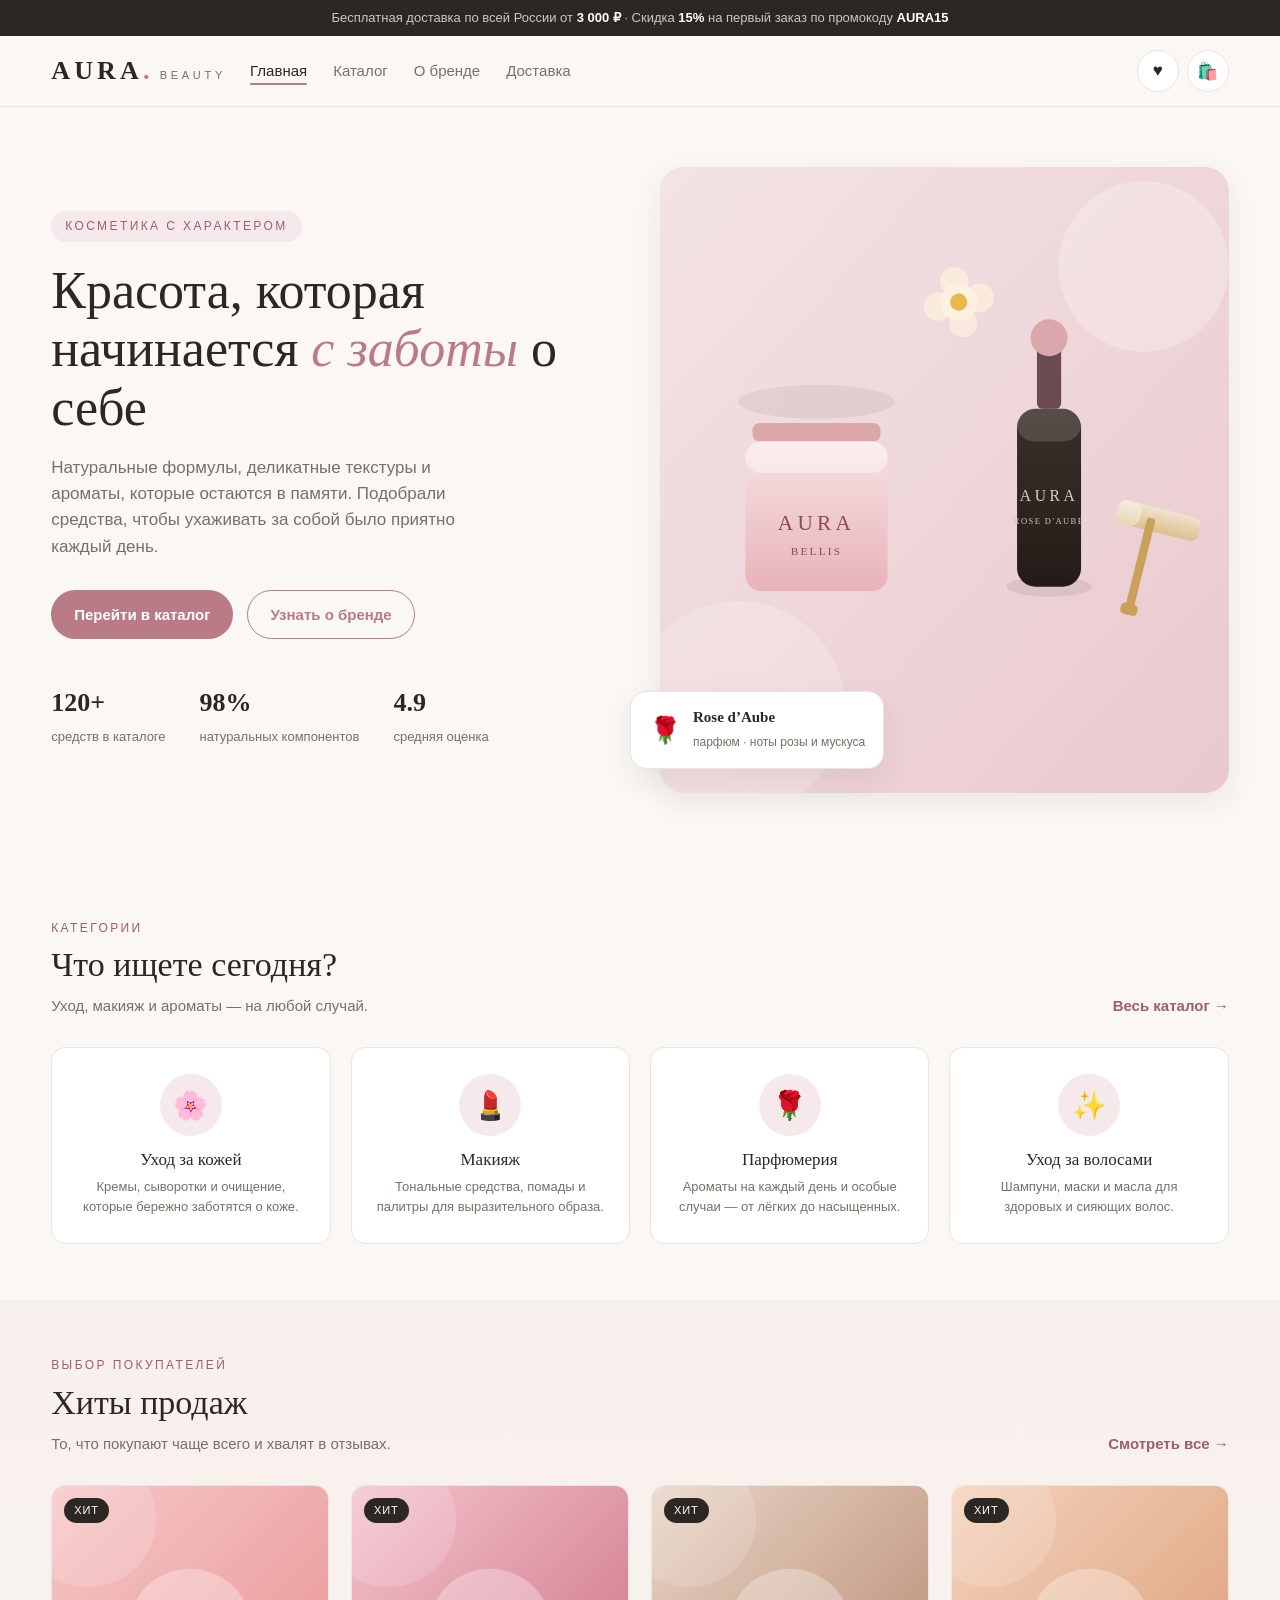
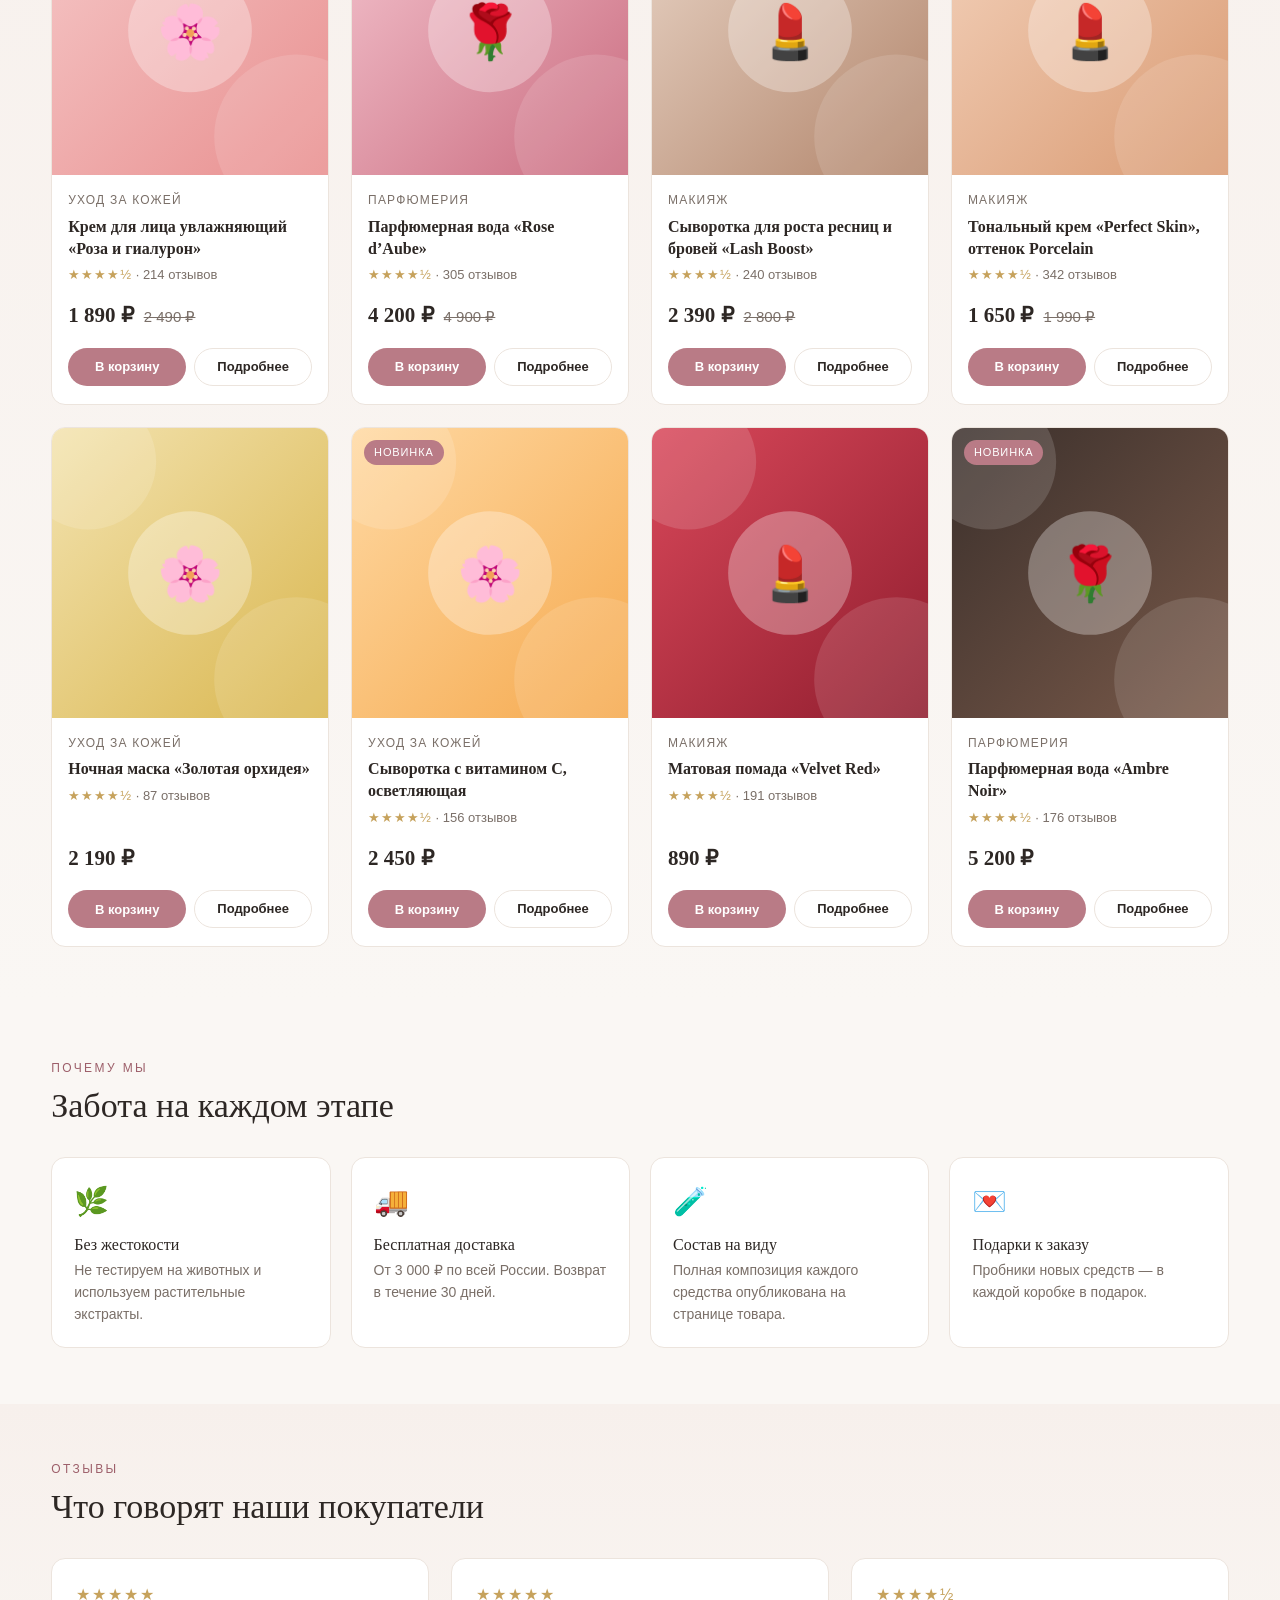
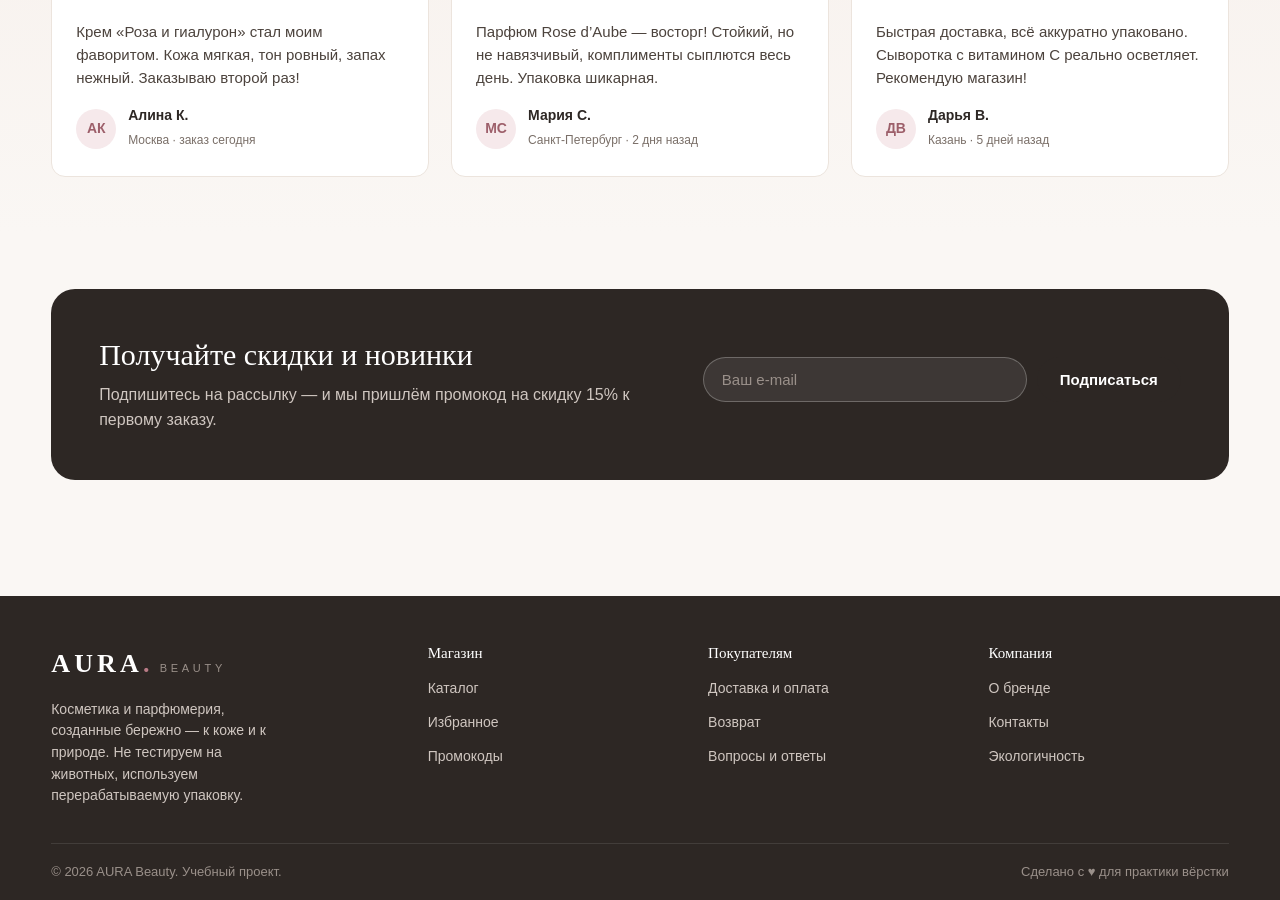
==== index.html @ ef10fb2a "Add files via upload" ====
<!DOCTYPE html>
<html lang="ru">
<head>
  <meta charset="UTF-8">
  <meta name="viewport" content="width=device-width, initial-scale=1.0">
  <title>AURA Beauty — косметика и парфюмерия</title>
  <meta name="description" content="Интернет-витрина бренда AURA Beauty: уход за кожей, макияж, парфюмерия и уход за волосами.">
  <link rel="stylesheet" href="css/style.css">
</head>
<body data-page="index.html">

  <header id="siteHeader"></header>

  <main>
    <!-- Герой -->
    <section class="hero container">
      <div class="hero__content">
        <span class="hero__kicker">Косметика с характером</span>
        <h1>Красота, которая начинается <em>с заботы</em> о себе</h1>
        <p class="lead">Натуральные формулы, деликатные текстуры и ароматы, которые остаются в памяти. Подобрали средства, чтобы ухаживать за собой было приятно каждый день.</p>
        <div class="hero__cta">
          <a class="btn" href="catalog.html">Перейти в каталог</a>
          <a class="btn btn--outline" href="about.html">Узнать о бренде</a>
        </div>
        <div class="hero__stats">
          <div class="hero__stat"><b>120+</b><span>средств в каталоге</span></div>
          <div class="hero__stat"><b>98%</b><span>натуральных компонентов</span></div>
          <div class="hero__stat"><b>4.9</b><span>средняя оценка</span></div>
        </div>
      </div>
      <div class="hero__visual reveal">
        <img src="js/assets/hero.svg" alt="Набор косметики AURA Beauty">
        <div class="hero__card-float">
          <span style="font-size:26px">🌹</span>
          <div>
            <b>Rose d’Aube</b>
            <span>парфюм · ноты розы и мускуса</span>
          </div>
        </div>
      </div>
    </section>

    <!-- Категории -->
    <section class="section">
      <div class="container">
        <div class="section-head">
          <div>
            <span class="kicker">Категории</span>
            <h2>Что ищете сегодня?</h2>
            <p class="sub">Уход, макияж и ароматы — на любой случай.</p>
          </div>
          <a class="link-more" href="catalog.html">Весь каталог →</a>
        </div>
        <div class="cats" id="homeCats"><!-- заполняется скриптом --></div>
      </div>
    </section>

    <!-- Хиты -->
    <section class="section section--tinted">
      <div class="container">
        <div class="section-head">
          <div>
            <span class="kicker">Выбор покупателей</span>
            <h2>Хиты продаж</h2>
            <p class="sub">То, что покупают чаще всего и хвалят в отзывах.</p>
          </div>
          <a class="link-more" href="catalog.html">Смотреть все →</a>
        </div>
        <div class="catalog-grid" id="homeHits"><!-- заполняется скриптом --></div>
      </div>
    </section>

    <!-- Преимущества -->
    <section class="section">
      <div class="container">
        <div class="section-head">
          <div>
            <span class="kicker">Почему мы</span>
            <h2>Забота на каждом этапе</h2>
          </div>
        </div>
        <div class="features">
          <div class="feature reveal"><div class="feature__icon">🌿</div><h3>Без жестокости</h3><p>Не тестируем на животных и используем растительные экстракты.</p></div>
          <div class="feature reveal"><div class="feature__icon">🚚</div><h3>Бесплатная доставка</h3><p>От 3 000 ₽ по всей России. Возврат в течение 30 дней.</p></div>
          <div class="feature reveal"><div class="feature__icon">🧪</div><h3>Состав на виду</h3><p>Полная композиция каждого средства опубликована на странице товара.</p></div>
          <div class="feature reveal"><div class="feature__icon">💌</div><h3>Подарки к заказу</h3><p>Пробники новых средств — в каждой коробке в подарок.</p></div>
        </div>
      </div>
    </section>

    <!-- Отзывы -->
    <section class="section section--tinted">
      <div class="container">
        <div class="section-head">
          <div>
            <span class="kicker">Отзывы</span>
            <h2>Что говорят наши покупатели</h2>
          </div>
        </div>
        <div class="reviews-grid">
          <div class="review reveal">
            <div class="review__stars">★★★★★</div>
            <p>Крем «Роза и гиалурон» стал моим фаворитом. Кожа мягкая, тон ровный, запах нежный. Заказываю второй раз!</p>
            <div class="review__author">
              <div class="review__avatar">АК</div>
              <div><b>Алина К.</b><span>Москва · заказ сегодня</span></div>
            </div>
          </div>
          <div class="review reveal">
            <div class="review__stars">★★★★★</div>
            <p>Парфюм Rose d’Aube — восторг! Стойкий, но не навязчивый, комплименты сыплются весь день. Упаковка шикарная.</p>
            <div class="review__author">
              <div class="review__avatar">МС</div>
              <div><b>Мария С.</b><span>Санкт-Петербург · 2 дня назад</span></div>
            </div>
          </div>
          <div class="review reveal">
            <div class="review__stars">★★★★½</div>
            <p>Быстрая доставка, всё аккуратно упаковано. Сыворотка с витамином C реально осветляет. Рекомендую магазин!</p>
            <div class="review__author">
              <div class="review__avatar">ДВ</div>
              <div><b>Дарья В.</b><span>Казань · 5 дней назад</span></div>
            </div>
          </div>
        </div>
      </div>
    </section>

    <!-- Подписка -->
    <section class="section">
      <div class="container">
        <div class="newsletter">
          <div>
            <h2>Получайте скидки и новинки</h2>
            <p>Подпишитесь на рассылку — и мы пришлём промокод на скидку 15% к первому заказу.</p>
          </div>
          <form id="subscribeForm" novalidate>
            <div class="newsletter__form">
              <input type="email" id="subscribeEmail" placeholder="Ваш e-mail" required>
              <button class="btn btn--dark" type="submit">Подписаться</button>
            </div>
            <p class="form-note" id="subscribeNote"></p>
          </form>
        </div>
      </div>
    </section>
  </main>

  <footer id="siteFooter"></footer>

  <script src="js/data.js"></script>
  <script src="js/index.js"></script>
  <script src="js/main.js"></script>
</body>
</html>
---- css/style.css ----
/* ============================================================
   AURA BEAUTY — основной стиль сайта
   ============================================================ */

:root {
  --bg: #faf7f4;
  --surface: #ffffff;
  --ink: #2d2724;
  --ink-soft: #7a6f68;
  --accent: #b97b86;
  --accent-dark: #9d5f6a;
  --accent-soft: #f6e9eb;
  --gold: #c6a25c;
  --line: #ece4dd;
  --danger: #c05656;
  --ok: #5f9c74;
  --radius: 14px;
  --radius-sm: 9px;
  --shadow: 0 10px 30px rgba(45, 39, 36, .08);
  --shadow-sm: 0 4px 14px rgba(45, 39, 36, .07);
  --ff-serif: Georgia, 'Times New Roman', serif;
  --ff-sans: -apple-system, BlinkMacSystemFont, 'Segoe UI', Roboto, 'Helvetica Neue', Arial, sans-serif;
}

/* ---------- Reset ---------- */
*, *::before, *::after { box-sizing: border-box; }
.hide { display: none !important; }
html { scroll-behavior: smooth; }
body {
  margin: 0;
  font-family: var(--ff-sans);
  font-size: 16px;
  line-height: 1.55;
  color: var(--ink);
  background: var(--bg);
  -webkit-font-smoothing: antialiased;
}
img { max-width: 100%; display: block; }
a { color: inherit; text-decoration: none; }
button { font-family: inherit; cursor: pointer; }
h1, h2, h3, h4 { font-family: var(--ff-serif); margin: 0; font-weight: 500; line-height: 1.2; }
p { margin: 0; }
ul { margin: 0; padding: 0; list-style: none; }

.container { width: min(1180px, 92%); margin: 0 auto; }

/* ---------- Топбар ---------- */
.topbar {
  background: var(--ink);
  color: #cfc6c0;
  font-size: 13px;
  padding: 8px 0;
  text-align: center;
}
.topbar b { color: #fff; font-weight: 600; }

/* ---------- Шапка ---------- */
.header {
  position: sticky;
  top: 0;
  z-index: 50;
  background: rgba(250, 247, 244, .92);
  backdrop-filter: blur(10px);
  border-bottom: 1px solid var(--line);
}
.header__row {
  display: flex;
  align-items: center;
  gap: 24px;
  padding: 14px 0;
}
.logo { display: flex; align-items: baseline; gap: 6px; }
.logo__mark {
  font-family: var(--ff-serif);
  font-size: 26px;
  letter-spacing: .16em;
  font-weight: 600;
  color: var(--ink);
}
.logo__mark span { color: var(--accent); }
.logo__tag { font-size: 11px; letter-spacing: .34em; text-transform: uppercase; color: var(--ink-soft); }

.nav { flex: 1; }
.nav ul { display: flex; gap: 26px; }
.nav a { font-size: 15px; color: var(--ink-soft); transition: color .2s; position: relative; }
.nav a:hover { color: var(--ink); }
.nav a.is-active { color: var(--ink); }
.nav a.is-active::after {
  content: ''; position: absolute; left: 0; right: 0; bottom: -6px;
  height: 2px; background: var(--accent); border-radius: 2px;
}

.header-icons { display: flex; gap: 8px; }
.icon-btn {
  position: relative;
  width: 42px; height: 42px;
  border: 1px solid var(--line);
  border-radius: 50%;
  background: var(--surface);
  display: flex; align-items: center; justify-content: center;
  font-size: 17px;
  color: var(--ink);
  transition: transform .15s, border-color .2s, box-shadow .2s;
}
.icon-btn:hover { transform: translateY(-2px); box-shadow: var(--shadow-sm); border-color: var(--accent); }
.icon-btn .count {
  position: absolute; top: -4px; right: -4px;
  min-width: 18px; height: 18px; padding: 0 4px;
  background: var(--accent); color: #fff;
  border-radius: 9px; font-size: 11px; font-weight: 700;
  display: flex; align-items: center; justify-content: center;
}
.count.hide { display: none; }

/* ---------- Кнопки ---------- */
.btn {
  display: inline-flex;
  align-items: center; justify-content: center; gap: 8px;
  padding: 12px 22px;
  border-radius: 999px;
  border: 1px solid transparent;
  font-size: 15px;
  font-weight: 600;
  background: var(--accent);
  color: #fff;
  transition: background .2s, transform .15s, box-shadow .2s, border-color .2s;
  text-align: center;
}
.btn:hover { background: var(--accent-dark); transform: translateY(-1px); box-shadow: var(--shadow-sm); }
.btn--outline { background: transparent; border-color: var(--accent); color: var(--accent); }
.btn--outline:hover { background: var(--accent-soft); color: var(--accent-dark); }
.btn--dark { background: var(--ink); }
.btn--dark:hover { background: #151210; }
.btn--ghost { background: transparent; border-color: var(--line); color: var(--ink); }
.btn--ghost:hover { border-color: var(--ink); background: transparent; box-shadow: none; }
.btn--sm { padding: 8px 16px; font-size: 13px; }
.btn--block { width: 100%; }
.btn:disabled { opacity: .55; pointer-events: none; }

/* ---------- Карточка товара ---------- */
.catalog-grid {
  display: grid;
  grid-template-columns: repeat(4, 1fr);
  gap: 22px;
}
.card {
  background: var(--surface);
  border: 1px solid var(--line);
  border-radius: var(--radius);
  overflow: hidden;
  transition: transform .25s, box-shadow .25s;
  display: flex; flex-direction: column;
}
.card:hover { transform: translateY(-4px); box-shadow: var(--shadow); }
.card__media {
  position: relative;
  aspect-ratio: 1 / 1.05;
  overflow: hidden;
}
.card__media img { width: 100%; height: 100%; object-fit: cover; transition: transform .5s; }
.card:hover .card__media img { transform: scale(1.05); }
.card__badge {
  position: absolute; top: 12px; left: 12px;
  padding: 4px 10px;
  background: var(--ink); color: #fff;
  font-size: 11px; letter-spacing: .08em; text-transform: uppercase;
  border-radius: 999px;
}
.card__badge--sale { background: var(--gold); color: #fff; }
.card__badge--new { background: var(--accent); color: #fff; }
.card__fav {
  position: absolute; top: 10px; right: 10px;
  width: 36px; height: 36px;
  border-radius: 50%;
  border: none;
  background: rgba(255,255,255,.9);
  font-size: 17px;
  display: flex; align-items: center; justify-content: center;
  opacity: 0; transform: translateY(-4px);
  transition: opacity .2s, transform .2s;
}
.card:hover .card__fav, .card__fav.is-on { opacity: 1; transform: translateY(0); }
.card__fav.is-on { color: #d34b4b; }
.card__body { padding: 16px 16px 18px; display: flex; flex-direction: column; gap: 6px; flex: 1; }
.card__cat { font-size: 12px; letter-spacing: .1em; text-transform: uppercase; color: var(--ink-soft); }
.card__name { font-size: 16px; font-weight: 600; line-height: 1.35; }
.card__name a:hover { color: var(--accent-dark); }
.card__rating { font-size: 13px; color: var(--ink-soft); }
.card__rating .stars { color: var(--gold); letter-spacing: 1px; }
.card__price { margin-top: auto; padding-top: 8px; display: flex; align-items: baseline; gap: 10px; }
.price { font-family: var(--ff-serif); font-size: 21px; font-weight: 600; color: var(--ink); }
.price--old { font-size: 15px; color: var(--ink-soft); text-decoration: line-through; }
.card__actions { display: flex; gap: 8px; margin-top: 10px; }
.card__actions .btn { flex: 1; }

/* ---------- Hero ---------- */
.hero {
  display: grid;
  grid-template-columns: 1fr 1fr;
  gap: 40px;
  align-items: center;
  padding: 60px 0 70px;
}
.hero__kicker {
  display: inline-block;
  font-size: 12px; letter-spacing: .2em; text-transform: uppercase;
  color: var(--accent-dark);
  background: var(--accent-soft);
  padding: 6px 14px; border-radius: 999px;
  margin-bottom: 20px;
}
.hero h1 { font-size: clamp(34px, 5vw, 52px); line-height: 1.12; margin-bottom: 18px; }
.hero h1 em { font-style: italic; color: var(--accent); }
.hero p.lead { font-size: 17px; color: var(--ink-soft); max-width: 46ch; margin-bottom: 30px; }
.hero__cta { display: flex; gap: 14px; flex-wrap: wrap; }
.hero__stats { display: flex; gap: 34px; margin-top: 44px; }
.hero__stat b { font-family: var(--ff-serif); font-size: 26px; display: block; }
.hero__stat span { font-size: 13px; color: var(--ink-soft); }
.hero__visual { position: relative; }
.hero__visual img { border-radius: 24px; width: 100%; aspect-ratio: 4/4.4; object-fit: cover; box-shadow: var(--shadow); }
.hero__card-float {
  position: absolute; bottom: 24px; left: -30px;
  background: #fff; border: 1px solid var(--line);
  border-radius: 16px; padding: 14px 18px;
  box-shadow: var(--shadow);
  display: flex; align-items: center; gap: 12px;
}
.hero__card-float b { font-family: var(--ff-serif); font-size: 15px; display: block; }
.hero__card-float span { font-size: 12px; color: var(--ink-soft); }

/* ---------- Секции ---------- */
.section { padding: 56px 0; }
.section--tinted { background: linear-gradient(180deg, #f7f0ec, #faf7f4); }
.section-head { display: flex; align-items: end; justify-content: space-between; gap: 20px; margin-bottom: 30px; }
.section-head .kicker {
  font-size: 12px; letter-spacing: .2em; text-transform: uppercase;
  color: var(--accent-dark); margin-bottom: 8px; display: block;
}
.section-head h2 { font-size: clamp(24px, 3vw, 34px); }
.section-head .sub { color: var(--ink-soft); font-size: 15px; margin-top: 8px; }

.link-more { font-weight: 600; color: var(--accent-dark); font-size: 15px; white-space: nowrap; }
.link-more:hover { text-decoration: underline; }

/* ---------- Категории ---------- */
.cats { display: grid; grid-template-columns: repeat(4, 1fr); gap: 20px; }
.cat-tile {
  background: var(--surface);
  border: 1px solid var(--line);
  border-radius: var(--radius);
  padding: 26px 22px;
  text-align: center;
  transition: transform .2s, box-shadow .2s;
}
.cat-tile:hover { transform: translateY(-4px); box-shadow: var(--shadow); }
.cat-tile__icon {
  width: 62px; height: 62px; margin: 0 auto 14px;
  display: flex; align-items: center; justify-content: center;
  font-size: 28px;
  background: var(--accent-soft);
  border-radius: 50%;
}
.cat-tile h3 { font-size: 17px; margin-bottom: 6px; }
.cat-tile p { font-size: 13px; color: var(--ink-soft); }

/* ---------- Преимущества ---------- */
.features { display: grid; grid-template-columns: repeat(4, 1fr); gap: 20px; counter-reset: feat; }
.feature { padding: 22px; border: 1px solid var(--line); border-radius: var(--radius); background: var(--surface); }
.feature__icon { font-size: 28px; margin-bottom: 12px; }
.feature h3 { font-size: 16px; margin-bottom: 6px; }
.feature p { font-size: 14px; color: var(--ink-soft); }

/* ---------- Отзывы ---------- */
.reviews-grid { display: grid; grid-template-columns: repeat(3, 1fr); gap: 22px; }
.review {
  background: var(--surface);
  border: 1px solid var(--line);
  border-radius: var(--radius);
  padding: 24px;
}
.review__stars { color: var(--gold); letter-spacing: 2px; margin-bottom: 12px; }
.review p { color: #4c433d; font-size: 15px; }
.review__author { display: flex; align-items: center; gap: 12px; margin-top: 16px; }
.review__avatar {
  width: 40px; height: 40px; border-radius: 50%;
  background: var(--accent-soft); color: var(--accent-dark);
  display: flex; align-items: center; justify-content: center;
  font-weight: 700; font-size: 14px;
}
.review__author b { font-size: 14px; display: block; }
.review__author span { font-size: 12px; color: var(--ink-soft); }

/* ---------- Подписка ---------- */
.newsletter {
  background: var(--ink);
  color: #fff;
  border-radius: 24px;
  padding: 48px;
  display: grid;
  grid-template-columns: 1.2fr 1fr;
  gap: 30px;
  align-items: center;
}
.newsletter h2 { font-size: clamp(22px, 3vw, 30px); margin-bottom: 10px; }
.newsletter p { color: #cfc6c0; }
.newsletter__form { display: flex; gap: 10px; }
.newsletter__form input {
  flex: 1;
  padding: 13px 18px;
  border-radius: 999px;
  border: 1px solid rgba(255,255,255,.25);
  background: rgba(255,255,255,.08);
  color: #fff;
  font-size: 15px;
  outline: none;
}
.newsletter__form input::placeholder { color: #9a908a; }
.newsletter__form input:focus { border-color: var(--accent); }
.form-note { font-size: 13px; margin-top: 10px; color: #a99f99; }
.form-note.ok { color: #9ed7b1; }
.form-note.err { color: #e79595; }

/* ---------- Каталог ---------- */
.catalog-layout { display: grid; grid-template-columns: 260px 1fr; gap: 34px; padding: 40px 0 60px; }
.filter-panel { position: sticky; top: 90px; align-self: start; background: var(--surface); border: 1px solid var(--line); border-radius: var(--radius); padding: 20px; }
.filter-panel h3 { font-size: 16px; margin-bottom: 16px; }
.filter-group { margin-bottom: 20px; }
.filter-group > .fg-title { font-size: 13px; font-weight: 700; letter-spacing: .05em; text-transform: uppercase; color: var(--ink-soft); margin-bottom: 10px; display: block; }
.filter-group label { display: flex; align-items: center; gap: 10px; padding: 6px 0; font-size: 14px; cursor: pointer; color: var(--ink); }
.filter-group input[type="checkbox"] { accent-color: var(--accent); width: 16px; height: 16px; }
.filter-group .count { margin-left: auto; color: var(--ink-soft); font-size: 12px; }
.price-range { display: flex; gap: 8px; align-items: center; }
.price-range input { width: 100%; padding: 8px 10px; border: 1px solid var(--line); border-radius: 8px; font-size: 14px; }
.filter-reset { font-size: 13px; color: var(--accent-dark); background: none; border: none; padding: 0; }
.filter-reset:hover { text-decoration: underline; }

.catalog-top { display: flex; align-items: center; gap: 16px; margin-bottom: 22px; flex-wrap: wrap; }
.search-field {
  position: relative; flex: 1; min-width: 220px;
}
.search-field input {
  width: 100%; padding: 11px 16px 11px 40px;
  border: 1px solid var(--line); border-radius: 999px;
  font-size: 15px; background: var(--surface); outline: none;
}
.search-field input:focus { border-color: var(--accent); }
.search-field::before {
  content: '🔍'; position: absolute; left: 13px; top: 50%; transform: translateY(-50%); font-size: 14px; opacity: .7;
}
.sort-select { padding: 11px 16px; border: 1px solid var(--line); border-radius: 999px; font-size: 14px; background: var(--surface); outline: none; }
.catalog-count { font-size: 14px; color: var(--ink-soft); }

.empty-state { text-align: center; padding: 70px 20px; color: var(--ink-soft); }
.empty-state .big { font-size: 44px; margin-bottom: 14px; }
.empty-state h3 { color: var(--ink); font-size: 22px; margin-bottom: 8px; }

/* ---------- Хлебные крошки ---------- */
.breadcrumbs { font-size: 13px; color: var(--ink-soft); padding: 22px 0 0; }
.breadcrumbs a:hover { color: var(--accent-dark); text-decoration: underline; }
.breadcrumbs .sep { margin: 0 8px; color: var(--line); }

/* ---------- Карточка товара (страница) ---------- */
.product { display: grid; grid-template-columns: 1fr 1fr; gap: 44px; padding: 30px 0 60px; }
.product__gallery img { width: 100%; border-radius: var(--radius); aspect-ratio: 1/1.05; object-fit: cover; box-shadow: var(--shadow-sm); }
.product__info { display: flex; flex-direction: column; gap: 16px; }
.product__cat { font-size: 12px; letter-spacing: .16em; text-transform: uppercase; color: var(--ink-soft); }
.product__title { font-size: clamp(26px, 3.4vw, 36px); }
.product__meta { display: flex; align-items: center; gap: 18px; font-size: 14px; color: var(--ink-soft); }
.product__meta .stars { color: var(--gold); letter-spacing: 2px; font-size: 15px; }
.product__price-row { display: flex; align-items: baseline; gap: 16px; }
.product__price-row .price { font-size: 30px; }
.product__desc { color: #4c433d; font-size: 15.5px; }
.product__props { border-top: 1px solid var(--line); padding-top: 18px; }
.product__props h4 { font-size: 14px; text-transform: uppercase; letter-spacing: .08em; color: var(--ink-soft); margin-bottom: 8px; }
.product__props ul { display: flex; flex-wrap: wrap; gap: 8px; }
.product__props li { font-size: 13px; background: var(--surface); border: 1px solid var(--line); border-radius: 999px; padding: 5px 12px; }
.product__buy { display: flex; gap: 12px; flex-wrap: wrap; align-items: center; margin-top: 4px; }
.qty {
  display: inline-flex; align-items: center;
  border: 1px solid var(--line); border-radius: 999px; overflow: hidden; background: var(--surface);
}
.qty button { width: 40px; height: 44px; border: none; background: transparent; font-size: 18px; color: var(--ink); }
.qty button:hover { background: var(--accent-soft); }
.qty output { min-width: 42px; text-align: center; font-weight: 700; }
.product__note { font-size: 13px; color: var(--ink-soft); display: flex; gap: 18px; flex-wrap: wrap; }

.similar { padding-bottom: 70px; }
.similar .catalog-grid { grid-template-columns: repeat(4, 1fr); }

/* ---------- Избранное / корзина ---------- */
.page-title { padding: 34px 0 6px; }
.page-title h1 { font-size: clamp(28px, 3.6vw, 40px); }
.page-title .sub { color: var(--ink-soft); margin-top: 8px; }

.cart-table { width: 100%; border-collapse: collapse; background: var(--surface); border: 1px solid var(--line); border-radius: var(--radius); overflow: hidden; }
.cart-table th { text-align: left; padding: 16px 20px; font-size: 12px; text-transform: uppercase; letter-spacing: .1em; color: var(--ink-soft); border-bottom: 1px solid var(--line); background: #fbf8f6; }
.cart-table td { padding: 18px 20px; border-bottom: 1px solid var(--line); vertical-align: middle; }
.cart-table tr:last-child td { border-bottom: none; }
.cart-item { display: flex; align-items: center; gap: 14px; }
.cart-item img { width: 62px; height: 62px; border-radius: 10px; object-fit: cover; }
.cart-item b { font-size: 15px; display: block; }
.cart-item span { font-size: 12px; color: var(--ink-soft); }
.cart-total { background: var(--surface); border: 1px solid var(--line); border-radius: var(--radius); padding: 24px; margin-top: 22px; display: flex; align-items: center; justify-content: space-between; gap: 16px; flex-wrap: wrap; }
.cart-total b { font-family: var(--ff-serif); font-size: 26px; }
.plain-link { color: var(--accent-dark); font-size: 13px; background: none; border: none; padding: 0; }
.plain-link:hover { text-decoration: underline; }

/* ---------- Страница о бренде / доставке ---------- */
.info-grid { display: grid; grid-template-columns: 1fr 1fr; gap: 34px; padding: 26px 0 60px; align-items: start; }
.info-block { background: var(--surface); border: 1px solid var(--line); border-radius: var(--radius); padding: 28px; }
.info-block h2 { font-size: 24px; margin-bottom: 14px; }
.info-block h3 { font-size: 17px; margin: 22px 0 10px; }
.info-block p, .info-block li { font-size: 15px; color: #4c433d; }
.info-block ul { margin: 10px 0; display: grid; gap: 8px; }
.info-block li { padding-left: 22px; position: relative; }
.info-block li::before { content: '—'; position: absolute; left: 0; color: var(--accent); }
.contacts-line { display: flex; gap: 10px; align-items: center; font-size: 15px; padding: 8px 0; }
.contacts-line .ico { font-size: 17px; }

/* ---------- Форма обратной связи ---------- */
.form-card { background: var(--surface); border: 1px solid var(--line); border-radius: var(--radius); padding: 30px; }
.form-card label { display: block; font-size: 14px; font-weight: 600; margin-bottom: 6px; }
.form-card input, .form-card textarea, .form-card select {
  width: 100%; padding: 12px 14px;
  border: 1px solid var(--line); border-radius: 10px;
  font-size: 15px; font-family: inherit; background: #fff; color: var(--ink); outline: none;
  margin-bottom: 16px;
}
.form-card input:focus, .form-card textarea:focus { border-color: var(--accent); }
.form-card textarea { min-height: 120px; resize: vertical; }
.form-row { display: grid; grid-template-columns: 1fr 1fr; gap: 16px; }
.field-err { font-size: 12px; color: var(--danger); margin: -10px 0 12px; }

/* ---------- Футер ---------- */
.footer { background: var(--ink); color: #cfc6c0; margin-top: 60px; }
.footer__top { display: grid; grid-template-columns: 1.4fr 1fr 1fr 1fr; gap: 40px; padding: 48px 0 36px; }
.footer h4 { color: #fff; font-size: 15px; margin-bottom: 14px; }
.footer__top ul { display: grid; gap: 9px; }
.footer__top a { font-size: 14px; color: #cfc6c0; }
.footer__top a:hover { color: #fff; }
.footer__brand p { font-size: 14px; margin-top: 14px; max-width: 30ch; }
.footer__bottom { border-top: 1px solid rgba(255,255,255,.1); padding: 18px 0; display: flex; justify-content: space-between; gap: 12px; flex-wrap: wrap; font-size: 13px; color: #9a908a; }

/* ---------- Модалка корзины ---------- */
.modal { position: fixed; inset: 0; z-index: 100; display: none; }
.modal.open { display: block; }
.modal__overlay { position: absolute; inset: 0; background: rgba(30, 24, 22, .5); backdrop-filter: blur(3px); }
.modal__panel {
  position: absolute; right: 0; top: 0; bottom: 0;
  width: min(440px, 100%);
  background: var(--bg);
  box-shadow: -10px 0 40px rgba(0,0,0,.15);
  display: flex; flex-direction: column;
}
.modal__head { display: flex; align-items: center; justify-content: space-between; padding: 20px 24px; border-bottom: 1px solid var(--line); }
.modal__head h2 { font-size: 20px; }
.modal__close { width: 38px; height: 38px; border-radius: 50%; border: 1px solid var(--line); background: var(--surface); font-size: 18px; }
.modal__body { padding: 20px 24px; overflow: auto; flex: 1; display: flex; flex-direction: column; gap: 14px; }
.modal__foot { padding: 18px 24px; border-top: 1px solid var(--line); background: var(--surface); }
.modal__foot .row { display: flex; align-items: center; justify-content: space-between; margin-bottom: 12px; }
.modal__foot b { font-family: var(--ff-serif); font-size: 22px; }

.cart-line { display: flex; gap: 12px; align-items: center; background: var(--surface); border: 1px solid var(--line); border-radius: 12px; padding: 12px; }
.cart-line img { width: 56px; height: 56px; border-radius: 9px; object-fit: cover; }
.cart-line__info { flex: 1; min-width: 0; }
.cart-line__info b { font-size: 14px; display: block; line-height: 1.3; }
.cart-line__info .price { font-size: 15px; margin-top: 4px; display: block; }
.cart-line .qty { border-radius: 8px; }
.cart-line .qty button { width: 30px; height: 32px; font-size: 15px; }
.cart-line .qty output { min-width: 26px; font-size: 13px; }
.cart-line__del { background: none; border: none; color: var(--ink-soft); font-size: 16px; }
.cart-line__del:hover { color: var(--danger); }
.modal__empty { text-align: center; color: var(--ink-soft); padding: 40px 0; }
.modal__empty .big { font-size: 44px; margin-bottom: 10px; }

/* ---------- Лонч-анимация (лёгкая) ---------- */
.reveal { opacity: 0; transform: translateY(18px); transition: opacity .5s ease, transform .5s ease; }
.reveal.in { opacity: 1; transform: none; }

/* ---------- Тост ---------- */
.toast {
  position: fixed; left: 50%; bottom: 28px; transform: translateX(-50%) translateY(20px);
  background: var(--ink); color: #fff; padding: 13px 22px; border-radius: 999px;
  font-size: 14px; box-shadow: var(--shadow); opacity: 0; pointer-events: none;
  transition: opacity .3s, transform .3s; z-index: 200;
}
.toast.show { opacity: 1; transform: translateX(-50%) translateY(0); }

/* ---------- Адаптивность ---------- */
@media (max-width: 1024px) {
  .catalog-grid { grid-template-columns: repeat(3, 1fr); }
  .cats, .features { grid-template-columns: repeat(2, 1fr); }
  .reviews-grid { grid-template-columns: repeat(2, 1fr); }
  .footer__top { grid-template-columns: 1fr 1fr; }
}
@media (max-width: 860px) {
  .nav ul { gap: 16px; }
  .nav { overflow-x: auto; }
  .hero { grid-template-columns: 1fr; padding-top: 30px; }
  .hero__visual { order: -1; }
  .hero__card-float { left: 12px; }
  .catalog-layout { grid-template-columns: 1fr; }
  .filter-panel { position: static; }
  .product { grid-template-columns: 1fr; gap: 26px; }
  .similar .catalog-grid { grid-template-columns: repeat(2, 1fr); }
  .info-grid { grid-template-columns: 1fr; }
  .newsletter { grid-template-columns: 1fr; padding: 30px; }
}
@media (max-width: 620px) {
  .catalog-grid { grid-template-columns: repeat(2, 1fr); gap: 14px; }
  .cats, .features, .reviews-grid { grid-template-columns: 1fr; }
  .form-row { grid-template-columns: 1fr; }
  .header__row { flex-wrap: wrap; }
  .icon-btn { width: 38px; height: 38px; }
  .cart-table th:nth-child(3), .cart-table td:nth-child(3) { display: none; }
  .footer__top { grid-template-columns: 1fr; gap: 26px; }
}
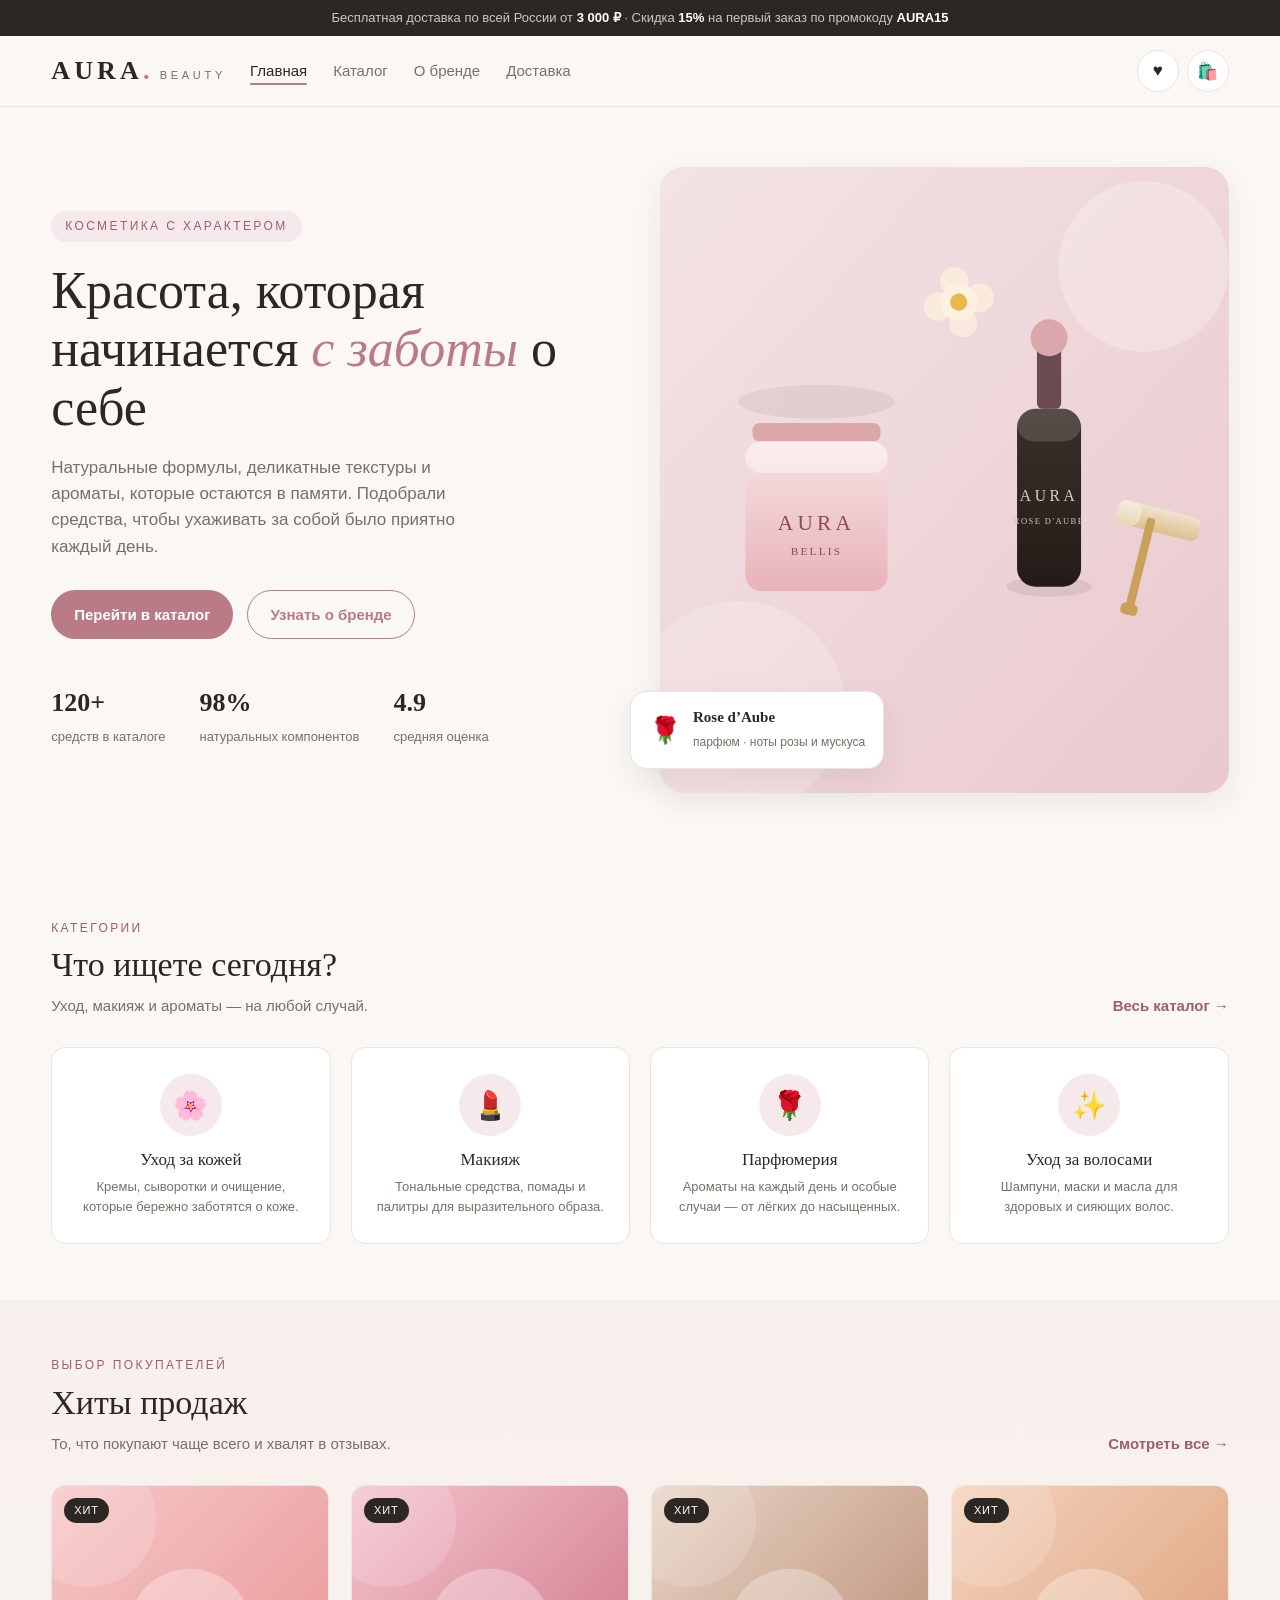
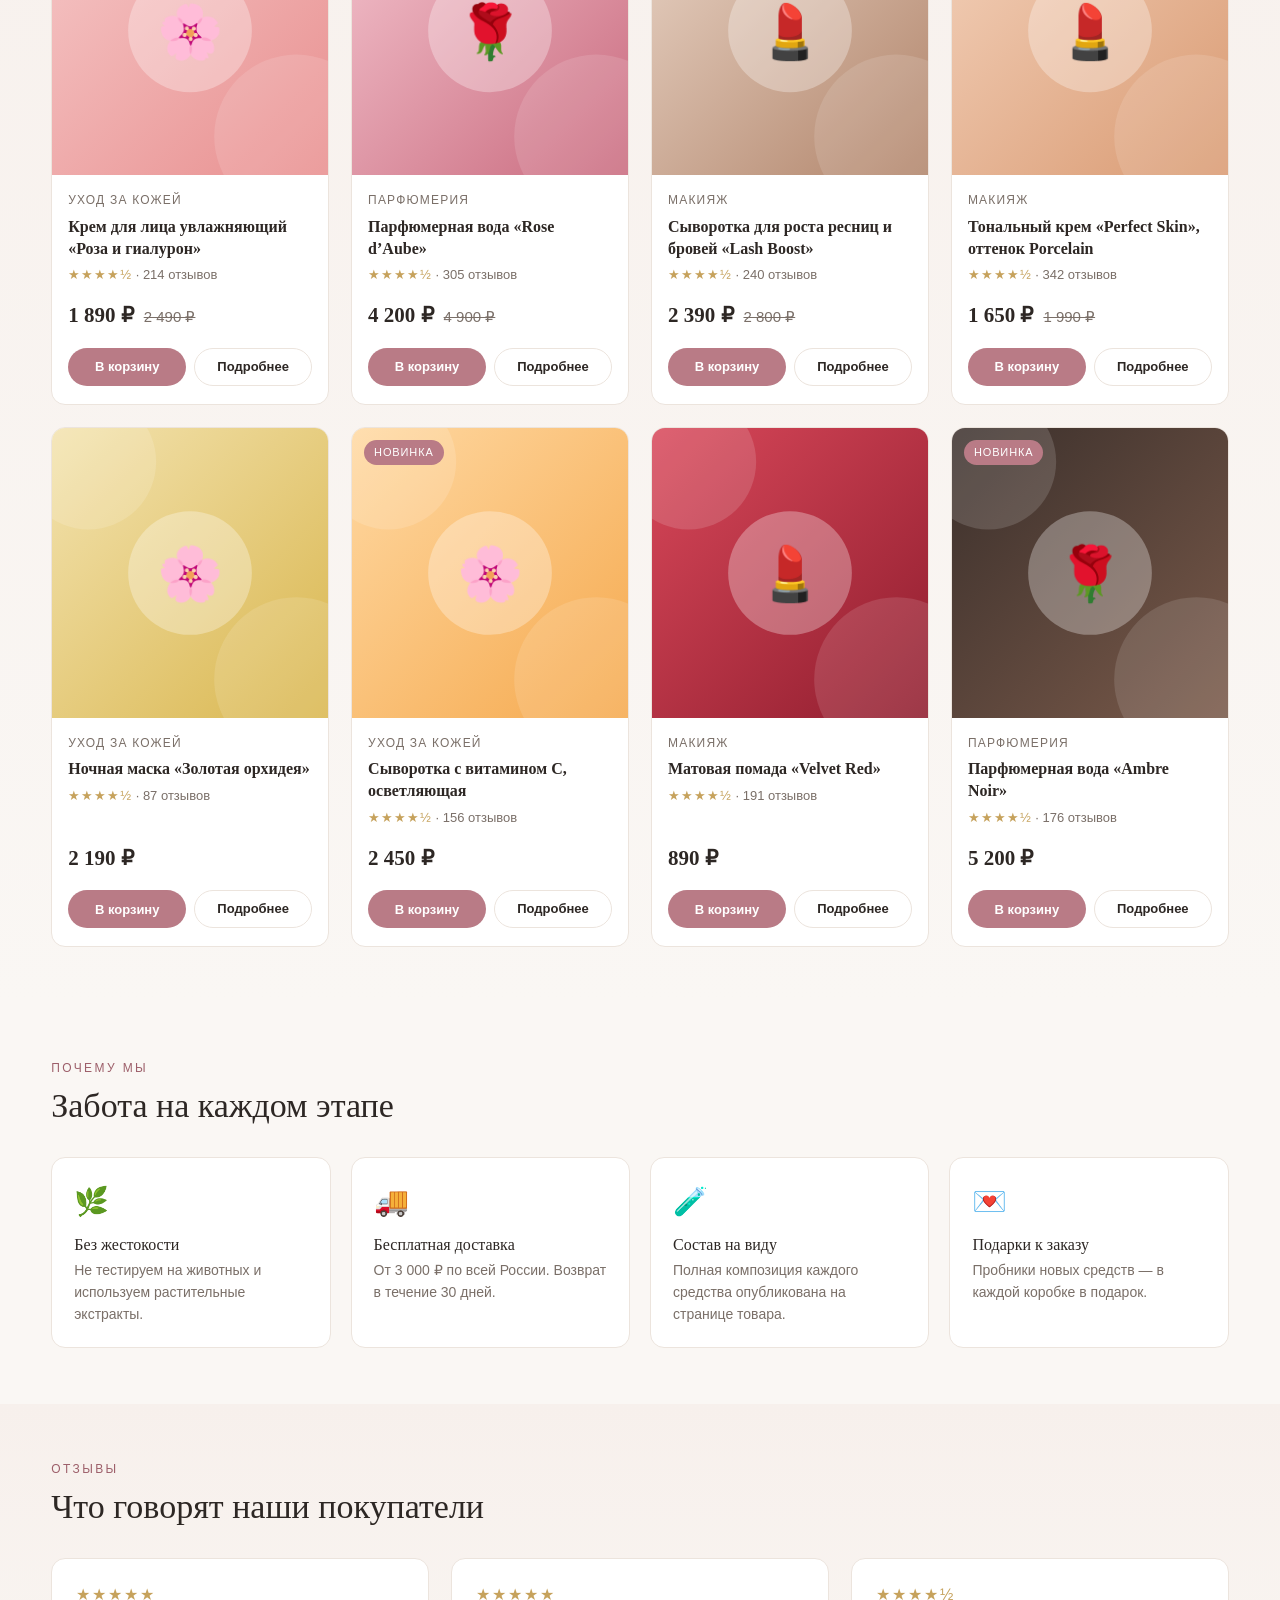
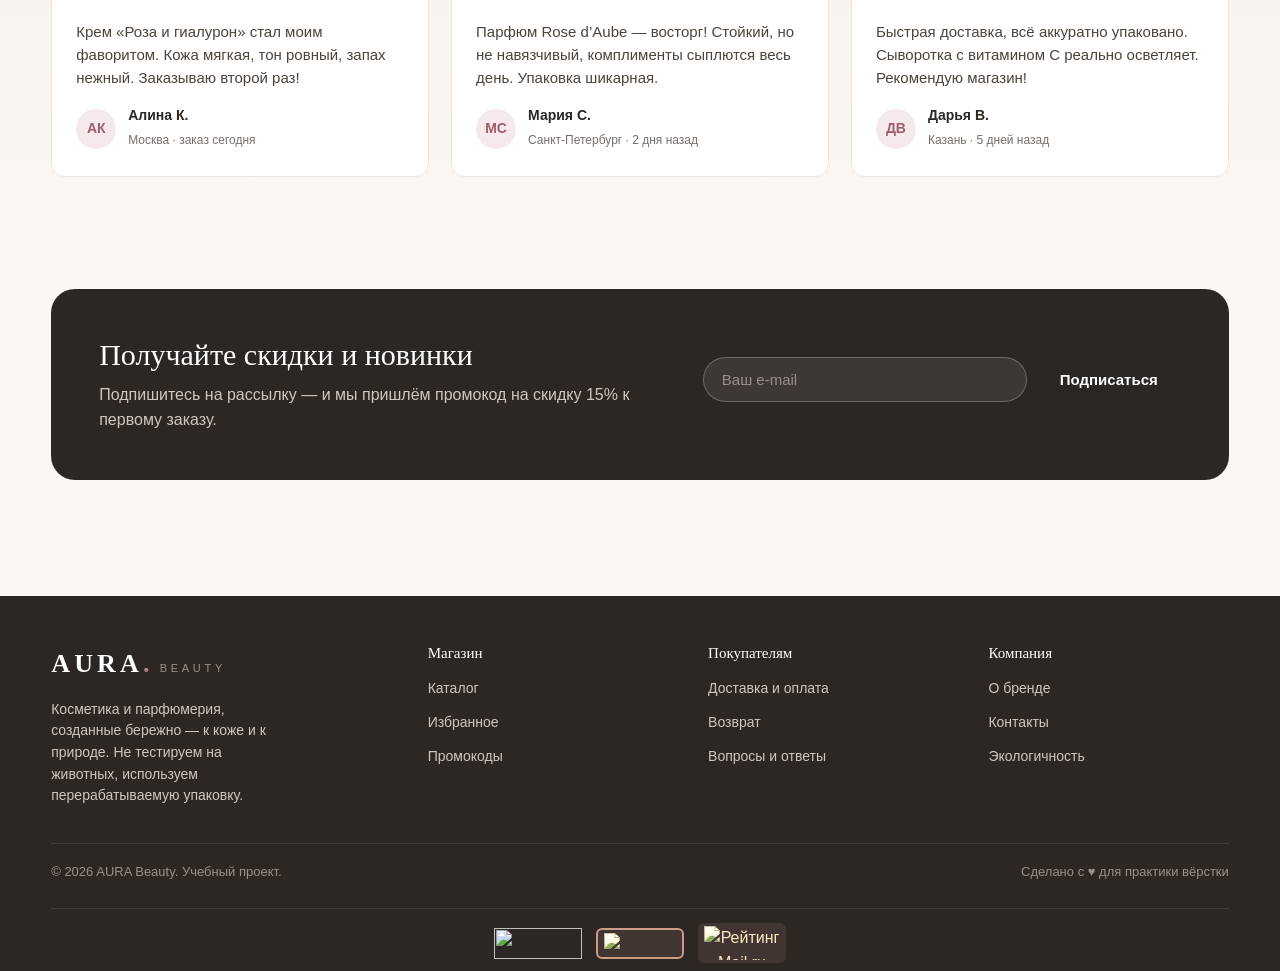
==== commit b65c9e99: "Add files via upload" ====
--- a/index.html
+++ b/index.html
@@ -19,8 +19,8 @@
         <h1>Красота, которая начинается <em>с заботы</em> о себе</h1>
         <p class="lead">Натуральные формулы, деликатные текстуры и ароматы, которые остаются в памяти. Подобрали средства, чтобы ухаживать за собой было приятно каждый день.</p>
         <div class="hero__cta">
-          <a class="btn" href="catalog.html">Перейти в каталог</a>
-          <a class="btn btn--outline" href="about.html">Узнать о бренде</a>
+          <a class="btn" href="catalog.html" data-mt-goal="catalog_click">Перейти в каталог</a>
+          <a class="btn btn--outline" href="about.html" data-mt-goal="brand_click">Узнать о бренде</a>
         </div>
         <div class="hero__stats">
           <div class="hero__stat"><b>120+</b><span>средств в каталоге</span></div>
--- a/css/style.css
+++ b/css/style.css
@@ -441,6 +441,28 @@
 .footer__brand p { font-size: 14px; margin-top: 14px; max-width: 30ch; }
 .footer__bottom { border-top: 1px solid rgba(255,255,255,.1); padding: 18px 0; display: flex; justify-content: space-between; gap: 12px; flex-wrap: wrap; font-size: 13px; color: #9a908a; }
 
+/* ---------- Блок счётчиков (ЛР3–ЛР5) ---------- */
+.counter-slot {
+  margin-top: 8px;
+  padding: 14px 0 8px;
+  border-top: 1px solid rgba(255,255,255,.1);
+  text-align: center;
+  display: flex;
+  justify-content: center;
+  align-items: center;
+  flex-wrap: wrap;
+  gap: 14px;
+}
+.counter-slot .widget-warm {
+  background: rgba(185, 123, 134, .12);   /* лёгкая розовая подложка под палитру сайта */
+  border: 2px solid #b97b86;               /* розовая окантовка */
+  border-radius: 6px;
+  padding: 3px 6px;
+  filter: sepia(0.55) saturate(1.15) brightness(1.04);
+  transition: filter .2s;
+}
+.counter-slot .widget-warm:hover { filter: none; }
+
 /* ---------- Модалка корзины ---------- */
 .modal { position: fixed; inset: 0; z-index: 100; display: none; }
 .modal.open { display: block; }
